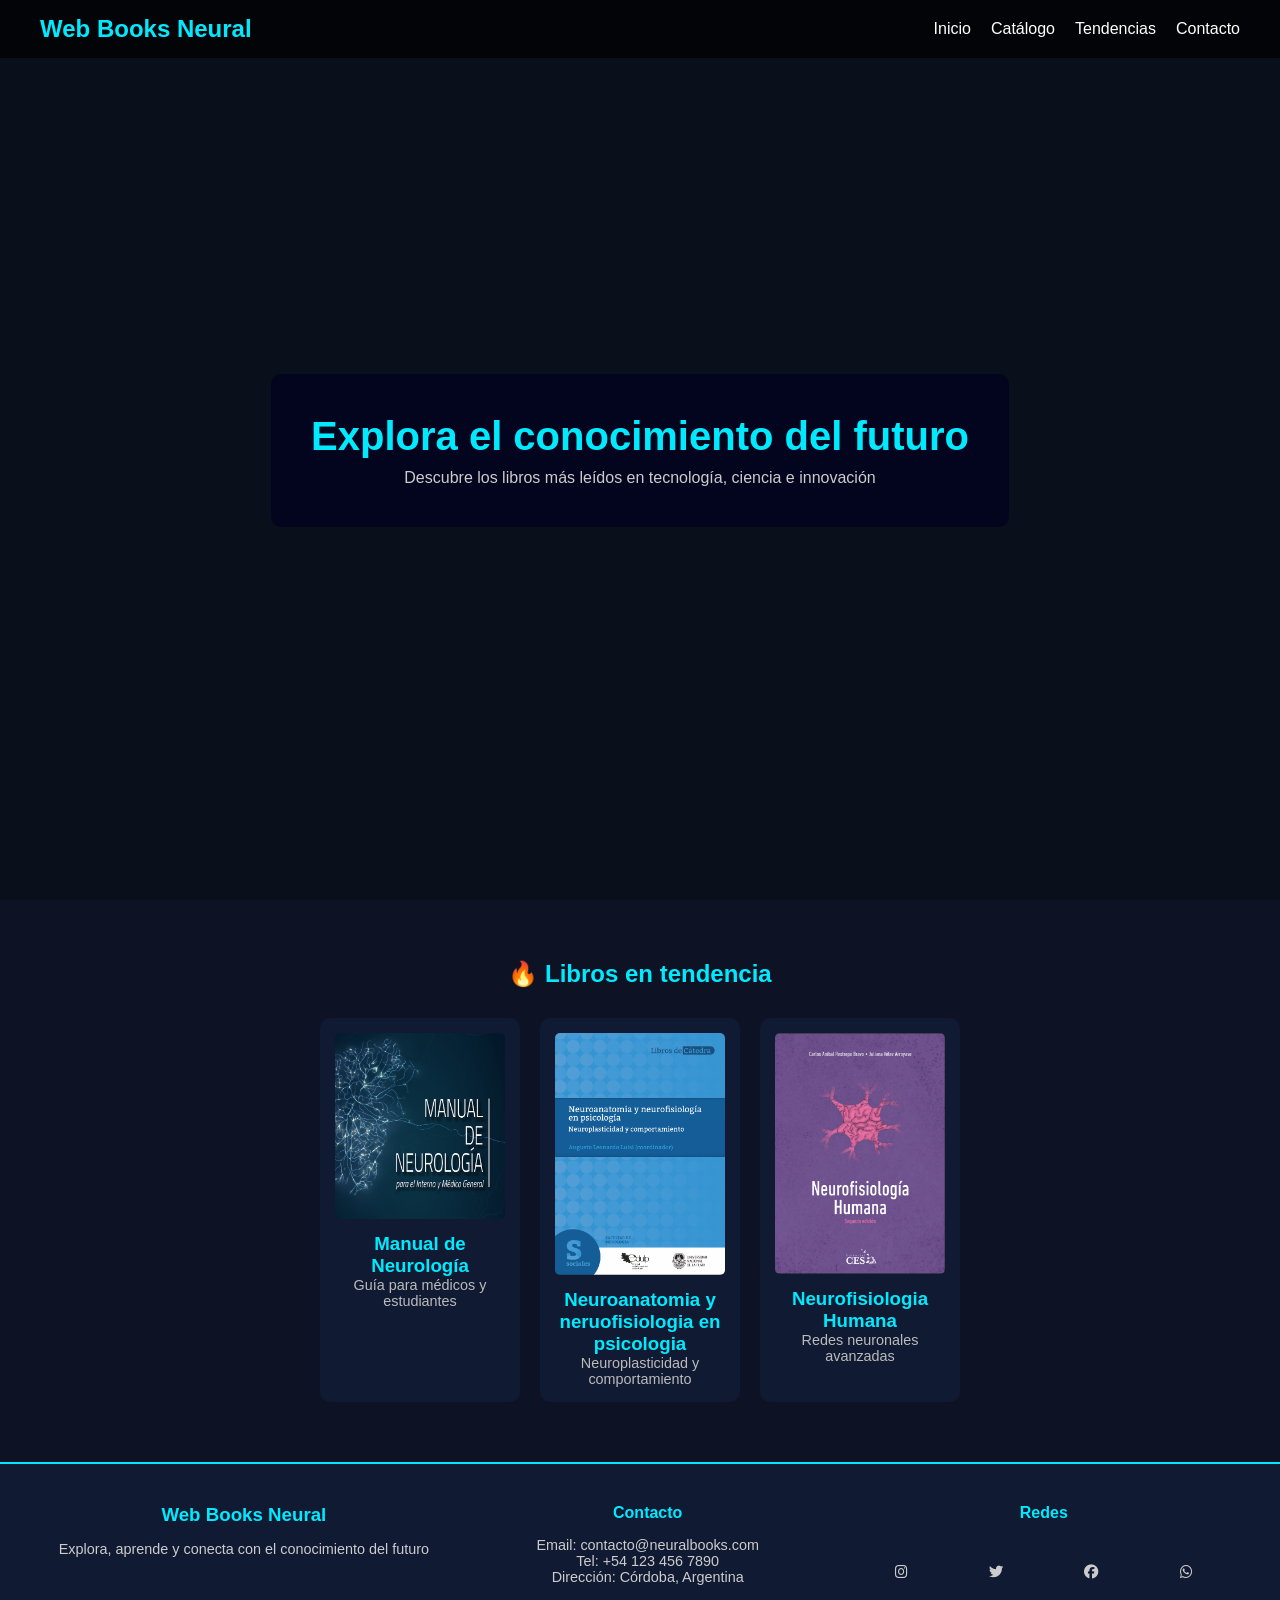
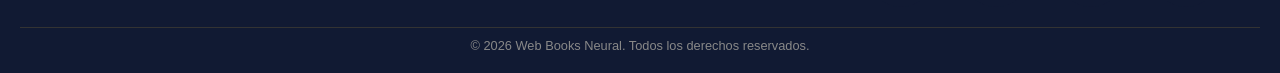
==== index.html @ c12f4e87 "Initial commit" ====
<!DOCTYPE html>
<html lang="es">
<head>
    <meta charset="UTF-8">
    <meta name="viewport" content="width=device-width, initial-scale=1.0">
    <title>Web Books Neural</title>
    <link rel="stylesheet" href="index/css/index.css">
    <link rel="stylesheet" href="https://cdnjs.cloudflare.com/ajax/libs/font-awesome/6.4.0/css/all.min.css">
</head>
<body>

    <!-- NAVBAR -->
    <header>
        <nav class="navbar">
            <h1 class="logo">Web Books Neural</h1>
            <ul class="nav-links">
                <li><a href="#inicio">Inicio</a></li>
                <li><a href="catalogo.html">Catálogo</a></li>
                <li><a href="#tendencias">Tendencias</a></li>
                <li><a href="#contacto">Contacto</a></li>
            </ul>
        </nav>
    </header>

    <!-- HERO -->
    <section id="inicio" class="hero">
        <div class="overlay">
            <h2>Explora el conocimiento del futuro</h2>
            <p>Descubre los libros más leídos en tecnología, ciencia e innovación</p>
        </div>
    </section>

    <!-- HOTLIST -->
    <section id="catalogo" class="hotlist">
        <h2>🔥 Libros en tendencia</h2>
        <div class="catalogo"></div>
    </section>

    <!-- VISOR DE LIBROS -->
    <div id="visor" class="visor oculto">
        <button onclick="cerrarVisor()">Cerrar ✖</button>
        <iframe id="frameLibro"></iframe>
    </div>

    <script src="index/js/index.js"></script>

    <!-- FOOTER -->
    <footer class="footer" id="contacto">
        <div class="footer-container">
            <div class="footer-info">
                <h3>Web Books Neural</h3>
                <p>Explora, aprende y conecta con el conocimiento del futuro</p>
            </div>
            <div class="footer-contact">
                <h4>Contacto</h4>
                <p>Email: contacto@neuralbooks.com</p>
                <p>Tel: +54 123 456 7890</p>
                <p>Dirección: Córdoba, Argentina</p>
            </div>
            <div class="footer-social">
                <h4>Redes</h4>
                <div class="social-icons">
                    <a href="https://www.instagram.com/tu_usuario" target="_blank" rel="noopener noreferrer"><i class="fab fa-instagram"></i></a>
                    <a href="https://twitter.com/tu_usuario" target="_blank" rel="noopener noreferrer"><i class="fab fa-twitter"></i></a>
                    <a href="https://www.facebook.com/tu_usuario" target="_blank" rel="noopener noreferrer"><i class="fab fa-facebook"></i></a>
                    <a href="https://wa.me/tu_numero" target="_blank" rel="noopener noreferrer"><i class="fab fa-whatsapp"></i></a>
                </div>
            </div>
        </div>
        <div class="footer-copy">
            &copy; 2026 Web Books Neural. Todos los derechos reservados.
        </div>
    </footer>

</body>
</html>
---- index/css/index.css ----
/* ================= RESET ================= */
* {
    margin: 0;
    padding: 0;
    box-sizing: border-box;
}

/* ================= BODY ================= */
body {
    font-family: 'Segoe UI', sans-serif;
    background-color: #0a0f1c;
    color: #fff;
}

/* ================= NAVBAR ================= */
.navbar {
    display: flex;
    justify-content: space-between;
    align-items: center;
    padding: 15px 40px;
    background: rgba(0, 0, 0, 0.7);
    backdrop-filter: blur(10px);
    position: fixed;
    width: 100%;
    z-index: 1000;
    flex-wrap: wrap;
}

.logo { color: #00eaff; font-weight: bold; }

.nav-links {
    list-style: none;
    display: flex;
    gap: 20px;
    flex-wrap: wrap;
}

.nav-links a {
    text-decoration: none;
    color: #fff;
    transition: 0.3s;
}

.nav-links a:hover { color: #00eaff; }

/* ================= HERO ================= */
.hero {
    height: 100vh;
    background: url('https://images.unsplash.com/photo-1535223289827-42f1e9919769') no-repeat center center/cover;
    display: flex;
    justify-content: center;
    align-items: center;
}

.overlay {
    background: rgba(0, 0, 30, 0.7);
    padding: 40px;
    border-radius: 10px;
    text-align: center;
}

.overlay h2 { font-size: 2.5rem; color: #00eaff; }
.overlay p { margin-top: 10px; color: #ccc; }

/* ================= HOTLIST ================= */
.hotlist {
    padding: 60px 40px;
    background: #0d1325;
}

.hotlist h2 {
    text-align: center;
    margin-bottom: 30px;
    color: #00eaff;
}

/* ================= CATALOGO ================= */
.catalogo {
    display: flex;
    gap: 20px;
    justify-content: center;
    flex-wrap: wrap;
}

.card {
    background: #111a33;
    border-radius: 10px;
    padding: 15px;
    width: 200px;
    text-align: center;
    transition: transform 0.3s, box-shadow 0.3s;
}

.card img { width: 100%; border-radius: 5px; }
.card h3 { margin-top: 10px; color: #00eaff; }
.card p { font-size: 0.9rem; color: #bbb; }
.card:hover { transform: translateY(-10px); box-shadow: 0 0 15px #00eaff; }

/* ================= VISOR ================= */
.visor {
    position: fixed;
    top: 0;
    left: 0;
    width: 100%;
    height: 100%;
    background: black;
    z-index: 2000;
}

.visor iframe { width: 100%; height: 90%; }
.oculto { display: none; }

/* ================= FOOTER ================= */
.footer {
    background-color: #111a33;
    color: #fff;
    padding: 40px 20px 20px 20px;
    text-align: center;
    width: 100%;
    border-top: 2px solid #00eaff;
}

.footer-container {
    display: flex;
    justify-content: space-around;
    flex-wrap: wrap;
    gap: 30px;
    margin-bottom: 20px;
}

.footer h3, .footer h4 { color: #00eaff; margin-bottom: 15px; font-weight: bold; }
.footer p, .footer a { color: #ccc; font-size: 0.9rem; text-decoration: none; transition: 0.3s; }
.footer a:hover { color: #00eaff; transform: translateY(-2px); }

.footer-copy {
    font-size: 0.8rem;
    color: #888;
    border-top: 1px solid #333;
    padding-top: 10px;
    margin-top: 20px;
}

/* ================= SOCIAL ICONS ================= */
.social-icons { display: flex; gap: 25px; justify-content: center; margin-top: 10px; }
.social-icons a {
    width: 70px;
    height: 70px;
    border-radius: 50%;
    background-color: #111a33;
    display: flex;
    align-items: center;
    justify-content: center;
    transition: transform 0.3s ease;
}
.social-icons a:hover { transform: rotate(-370deg) scale(1.2); }

/* ================= MEDIA QUERIES ================= */

/* MÓVIL */
@media (max-width: 768px) {
    .navbar {
        flex-direction: column;
        align-items: center;
        gap: 10px;
        padding: 15px 20px;
    }

    .nav-links {
        justify-content: center;
        gap: 10px;
        font-size: 0.9rem;
    }

    .hero { height: 60vh; }
    .overlay { padding: 20px; margin: 10px; }
    .overlay h2 { font-size: 1.6rem; }
    .overlay p { font-size: 0.9rem; }

    .hotlist { padding: 40px 20px; }
    .catalogo { gap: 15px; }
    .card { width: 140px; padding: 10px; }
    .card h3 { font-size: 0.9rem; }
    .card p { font-size: 0.75rem; }

    .footer-container { flex-direction: column; gap: 20px; }

    .social-icons a { width: 55px; height: 55px; }
}

/* TABLET */
@media (max-width: 1024px) {
    .navbar { padding: 15px 25px; }
    .overlay h2 { font-size: 2rem; }
    .card { width: 180px; }
}

/* ULTRAWIDE / TV */
@media (min-width: 1600px) {
    body { font-size: 20px; }
    .navbar { padding: 25px 80px; }
    .logo { font-size: 2rem; }
    .nav-links a { font-size: 1.2rem; }
    .overlay h2 { font-size: 3.5rem; }
    .overlay p { font-size: 1.4rem; }
    .hotlist { padding: 100px 120px; }
    .catalogo { gap: 40px; }
    .card { width: 260px; padding: 20px; }
    .card h3 { font-size: 1.3rem; }
    .card p { font-size: 1rem; }
}
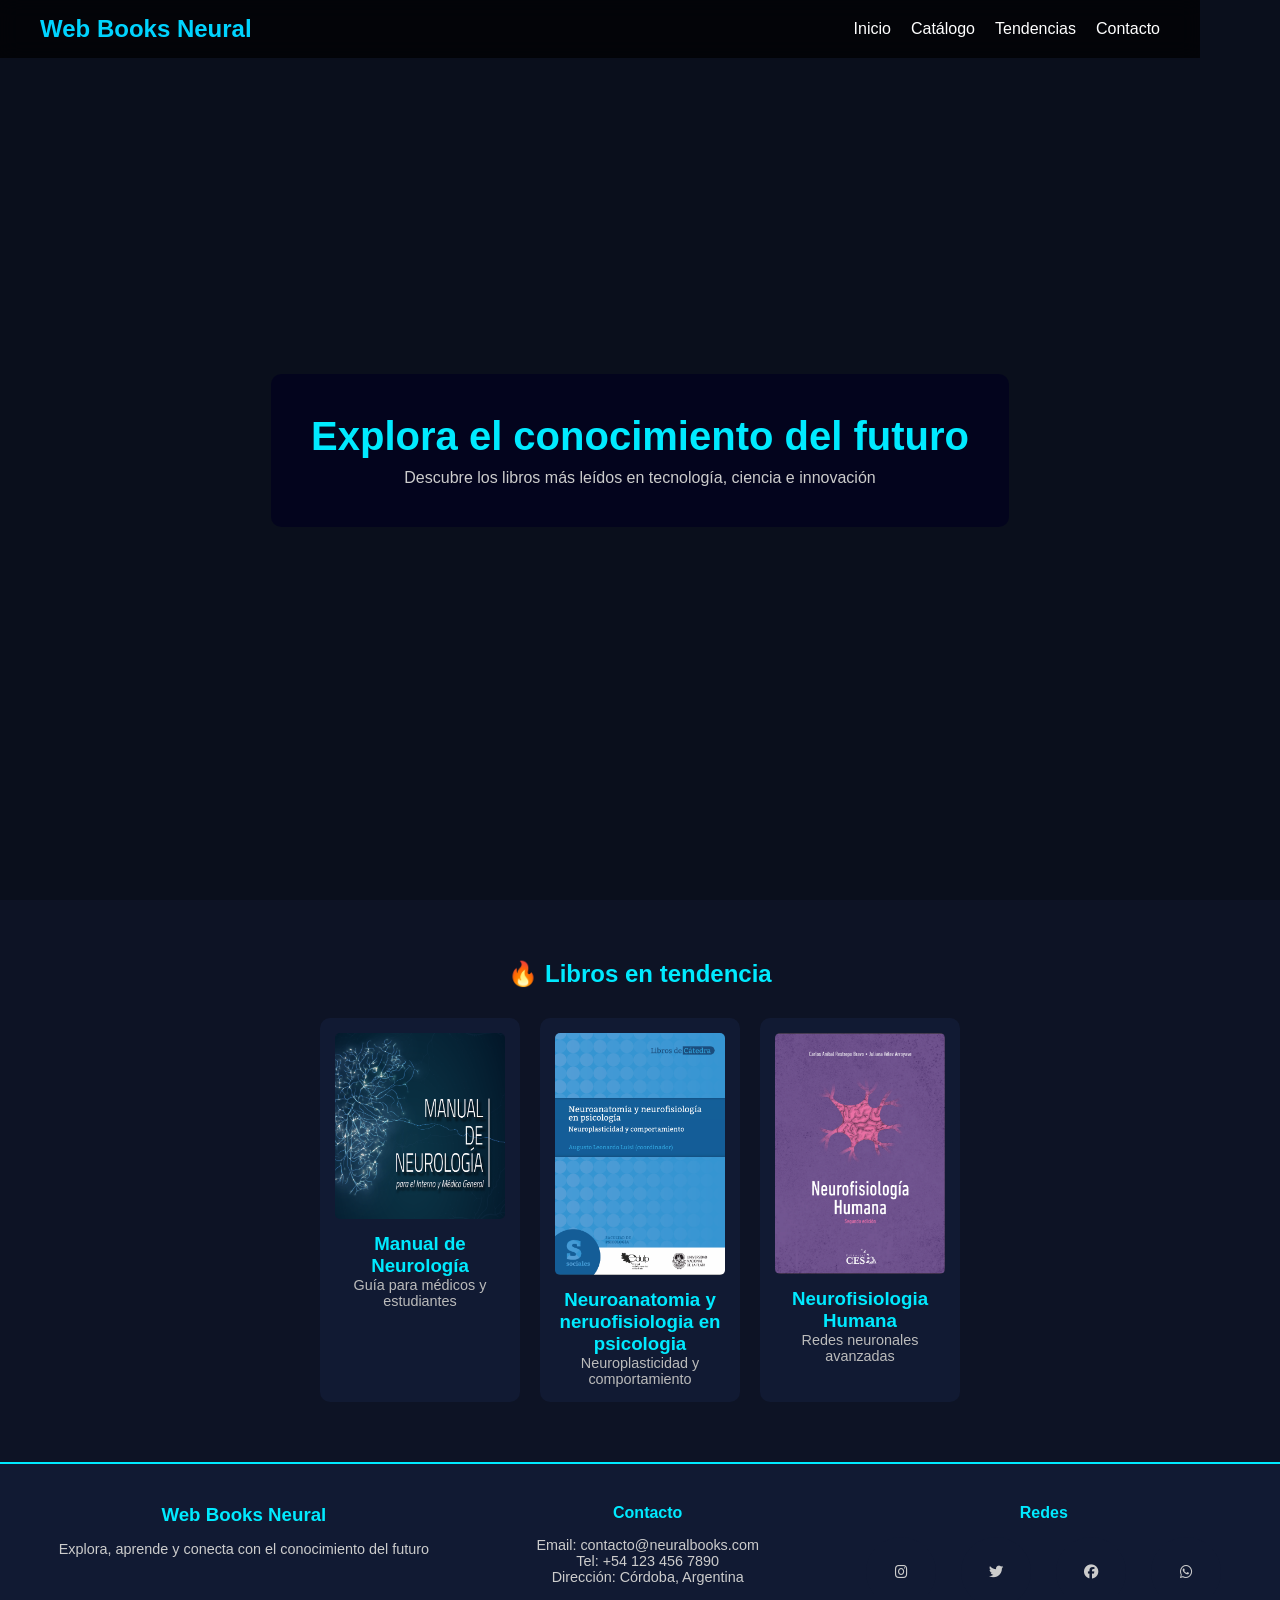
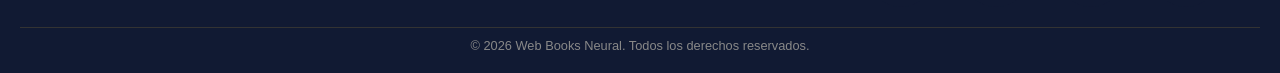
==== commit 1eb1a84a: "Initial commit" ====
--- a/index.html
+++ b/index.html
@@ -4,23 +4,11 @@
     <meta charset="UTF-8">
     <meta name="viewport" content="width=device-width, initial-scale=1.0">
     <title>Web Books Neural</title>
+    <link rel="stylesheet" href="index/css/navbar.css">
     <link rel="stylesheet" href="index/css/index.css">
     <link rel="stylesheet" href="https://cdnjs.cloudflare.com/ajax/libs/font-awesome/6.4.0/css/all.min.css">
 </head>
 <body>
-
-    <!-- NAVBAR -->
-    <header>
-        <nav class="navbar">
-            <h1 class="logo">Web Books Neural</h1>
-            <ul class="nav-links">
-                <li><a href="#inicio">Inicio</a></li>
-                <li><a href="catalogo.html">Catálogo</a></li>
-                <li><a href="#tendencias">Tendencias</a></li>
-                <li><a href="#contacto">Contacto</a></li>
-            </ul>
-        </nav>
-    </header>
 
     <!-- HERO -->
     <section id="inicio" class="hero">
@@ -41,8 +29,6 @@
         <button onclick="cerrarVisor()">Cerrar ✖</button>
         <iframe id="frameLibro"></iframe>
     </div>
-
-    <script src="index/js/index.js"></script>
 
     <!-- FOOTER -->
     <footer class="footer" id="contacto">
@@ -72,5 +58,8 @@
         </div>
     </footer>
 
+    <script src="index/js/navbar.js"></script>
+    <script src="index/js/index.js"></script>
+
 </body>
 </html>
--- a/index/css/navbar.css
+++ b/index/css/navbar.css
@@ -0,0 +1,136 @@
+/* NAVBAR ESTILOS */
+header {
+  width: 100%;
+  top: 0;
+  z-index: 1000;
+  background: #1a1a2e;
+  box-shadow: 0 2px 10px rgba(0, 0, 0, 0.3);
+}
+
+.navbar {
+  display: flex;
+  justify-content: space-between;
+  align-items: center;
+  padding: 1rem 2rem;
+  max-width: 1200px;
+  margin: 0 auto;
+  width: 100%;
+}
+
+.navbar .logo a {
+  font-size: 1.5rem;
+  font-weight: bold;
+  color: #00d4ff;
+  text-decoration: none;
+  transition: 0.3s ease;
+  display: block;
+}
+
+.navbar .logo a:hover {
+  color: #00ff88;
+  text-shadow: 0 0 10px #00ff88;
+}
+
+.nav-links {
+  display: flex;
+  list-style: none;
+  gap: 2rem;
+  margin: 0;
+  padding: 0;
+}
+
+.nav-links a {
+  color: #ffffff;
+  text-decoration: none;
+  font-weight: 500;
+  transition: 0.3s ease;
+  position: relative;
+}
+
+.nav-links a:hover {
+  color: #00ff88;
+}
+
+.nav-links a::after {
+  content: '';
+  position: absolute;
+  bottom: -5px;
+  left: 0;
+  width: 0;
+  height: 2px;
+  background: #00ff88;
+  transition: width 0.3s ease;
+}
+
+.nav-links a:hover::after {
+  width: 100%;
+}
+
+/* HAMBURGER MENU */
+.hamburger {
+  display: none;
+  flex-direction: column;
+  cursor: pointer;
+  gap: 5px;
+}
+
+.hamburger span {
+  width: 25px;
+  height: 3px;
+  background: #00d4ff;
+  border-radius: 2px;
+  transition: 0.3s ease;
+}
+
+.hamburger.active span:nth-child(1) {
+  transform: rotate(45deg) translate(8px, 8px);
+}
+
+.hamburger.active span:nth-child(2) {
+  opacity: 0;
+}
+
+.hamburger.active span:nth-child(3) {
+  transform: rotate(-45deg) translate(7px, -7px);
+}
+
+/* RESPONSIVE */
+@media (max-width: 768px) {
+  .hamburger {
+    display: flex;
+  }
+  
+  .navbar {
+    padding: 1rem 1.5rem;
+  }
+  
+  .nav-links {
+    position: absolute;
+    top: 70px;
+    left: -100%;
+    flex-direction: column;
+    background: #0f0f1e;
+    width: 100%;
+    text-align: center;
+    transition: 0.3s ease;
+    gap: 0;
+    padding: 2rem 0;
+  }
+  
+  .nav-links.active {
+    left: 0;
+  }
+  
+  .nav-links li {
+    padding: 1rem 0;
+    border-bottom: 1px solid #333;
+  }
+  
+  .nav-links a::after {
+    display: none;
+  }
+  
+  .navbar .logo a {
+    font-size: 1.2rem;
+  }
+}
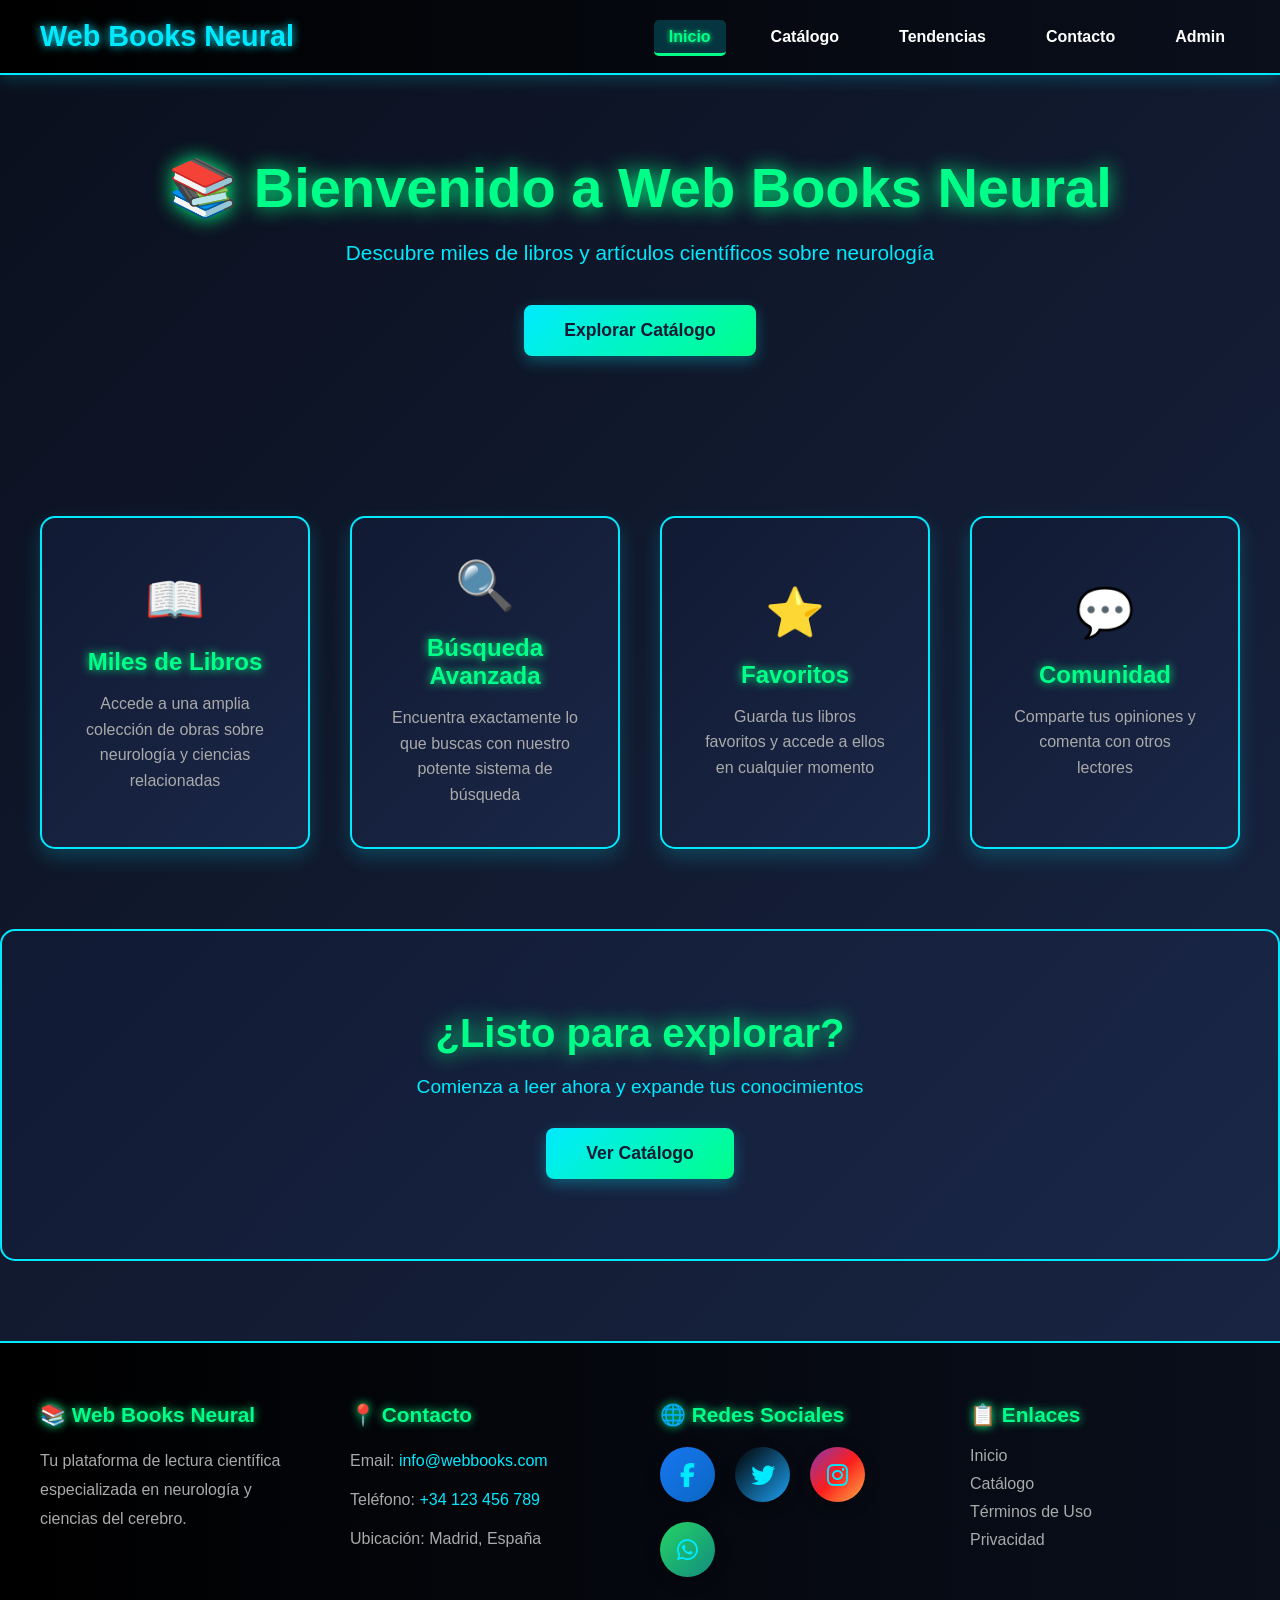
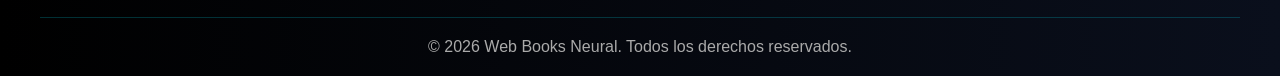
==== commit 04838ad6: "Initial commit" ====
--- a/index.html
+++ b/index.html
@@ -3,63 +3,56 @@
 <head>
     <meta charset="UTF-8">
     <meta name="viewport" content="width=device-width, initial-scale=1.0">
-    <title>Web Books Neural</title>
+    <title>Inicio - Web Books Neural</title>
     <link rel="stylesheet" href="index/css/navbar.css">
+    <link rel="stylesheet" href="index/css/footer.css">
     <link rel="stylesheet" href="index/css/index.css">
+    <!-- Font Awesome para iconos de redes sociales -->
     <link rel="stylesheet" href="https://cdnjs.cloudflare.com/ajax/libs/font-awesome/6.4.0/css/all.min.css">
 </head>
 <body>
+    <!-- La navbar se carga aquí dinámicamente -->
 
-    <!-- HERO -->
-    <section id="inicio" class="hero">
-        <div class="overlay">
-            <h2>Explora el conocimiento del futuro</h2>
-            <p>Descubre los libros más leídos en tecnología, ciencia e innovación</p>
+    <section class="hero">
+        <div class="hero-content">
+            <h1>📚 Bienvenido a Web Books Neural</h1>
+            <p>Descubre miles de libros y artículos científicos sobre neurología</p>
+            <a href="catalogo.html" class="btn-cta">Explorar Catálogo</a>
         </div>
     </section>
 
-    <!-- HOTLIST -->
-    <section id="catalogo" class="hotlist">
-        <h2>🔥 Libros en tendencia</h2>
-        <div class="catalogo"></div>
+    <section class="features">
+        <a href="catalogo.html" class="feature-card">
+            <div class="feature-icon">📖</div>
+            <h3>Miles de Libros</h3>
+            <p>Accede a una amplia colección de obras sobre neurología y ciencias relacionadas</p>
+        </a>
+        <a href="catalogo.html" class="feature-card">
+            <div class="feature-icon">🔍</div>
+            <h3>Búsqueda Avanzada</h3>
+            <p>Encuentra exactamente lo que buscas con nuestro potente sistema de búsqueda</p>
+        </a>
+        <a href="catalogo.html" class="feature-card">
+            <div class="feature-icon">⭐</div>
+            <h3>Favoritos</h3>
+            <p>Guarda tus libros favoritos y accede a ellos en cualquier momento</p>
+        </a>
+        <a href="proximamente.html" class="feature-card">
+            <div class="feature-icon">💬</div>
+            <h3>Comunidad</h3>
+            <p>Comparte tus opiniones y comenta con otros lectores</p>
+        </a>
     </section>
 
-    <!-- VISOR DE LIBROS -->
-    <div id="visor" class="visor oculto">
-        <button onclick="cerrarVisor()">Cerrar ✖</button>
-        <iframe id="frameLibro"></iframe>
-    </div>
+    <section class="cta-section">
+        <h2>¿Listo para explorar?</h2>
+        <p>Comienza a leer ahora y expande tus conocimientos</p>
+        <a href="catalogo.html" class="btn-cta-secondary">Ver Catálogo</a>
+    </section>
 
-    <!-- FOOTER -->
-    <footer class="footer" id="contacto">
-        <div class="footer-container">
-            <div class="footer-info">
-                <h3>Web Books Neural</h3>
-                <p>Explora, aprende y conecta con el conocimiento del futuro</p>
-            </div>
-            <div class="footer-contact">
-                <h4>Contacto</h4>
-                <p>Email: contacto@neuralbooks.com</p>
-                <p>Tel: +54 123 456 7890</p>
-                <p>Dirección: Córdoba, Argentina</p>
-            </div>
-            <div class="footer-social">
-                <h4>Redes</h4>
-                <div class="social-icons">
-                    <a href="https://www.instagram.com/tu_usuario" target="_blank" rel="noopener noreferrer"><i class="fab fa-instagram"></i></a>
-                    <a href="https://twitter.com/tu_usuario" target="_blank" rel="noopener noreferrer"><i class="fab fa-twitter"></i></a>
-                    <a href="https://www.facebook.com/tu_usuario" target="_blank" rel="noopener noreferrer"><i class="fab fa-facebook"></i></a>
-                    <a href="https://wa.me/tu_numero" target="_blank" rel="noopener noreferrer"><i class="fab fa-whatsapp"></i></a>
-                </div>
-            </div>
-        </div>
-        <div class="footer-copy">
-            &copy; 2026 Web Books Neural. Todos los derechos reservados.
-        </div>
-    </footer>
+    <!-- El footer se carga aquí dinámicamente -->
 
     <script src="index/js/navbar.js"></script>
-    <script src="index/js/index.js"></script>
-
+    <script src="index/js/footer.js"></script>
 </body>
 </html>
--- a/index/css/navbar.css
+++ b/index/css/navbar.css
@@ -1,136 +1,130 @@
-/* NAVBAR ESTILOS */
-header {
-  width: 100%;
-  top: 0;
-  z-index: 1000;
-  background: #1a1a2e;
-  box-shadow: 0 2px 10px rgba(0, 0, 0, 0.3);
+* {
+    margin: 0;
+    padding: 0;
+    box-sizing: border-box;
 }
 
-.navbar {
-  display: flex;
-  justify-content: space-between;
-  align-items: center;
-  padding: 1rem 2rem;
-  max-width: 1200px;
-  margin: 0 auto;
-  width: 100%;
+html, body {
+    margin: 0;
+    padding: 0;
 }
 
-.navbar .logo a {
-  font-size: 1.5rem;
-  font-weight: bold;
-  color: #00d4ff;
-  text-decoration: none;
-  transition: 0.3s ease;
-  display: block;
+body {
+    font-family: 'Segoe UI', Tahoma, Geneva, Verdana, sans-serif;
+    background: linear-gradient(135deg, #0a0f1c 0%, #1a2747 100%);
+    color: #fff;
+    min-height: 100vh;
+    padding-top: 0;
 }
 
-.navbar .logo a:hover {
-  color: #00ff88;
-  text-shadow: 0 0 10px #00ff88;
+/* NAVBAR */
+.navbar {
+    background: linear-gradient(90deg, #000 0%, #0a0f1c 100%);
+    padding: 20px 0;
+    border-bottom: 2px solid #00eaff;
+    box-shadow: 0 4px 15px rgba(0, 234, 255, 0.2);
+    position: sticky;
+    top: 0;
+    z-index: 1000;
+}
+
+.nav-container {
+    max-width: 1400px;
+    margin: 0 auto;
+    padding: 0 40px;
+    display: flex;
+    justify-content: space-between;
+    align-items: center;
+}
+
+.logo {
+    color: #00eaff;
+    font-size: 1.8rem;
+    font-weight: bold;
+    text-shadow: 0 0 10px #00eaff;
+    cursor: pointer;
+}
+
+.logo:hover {
+    color: #00ff88;
+    text-shadow: 0 0 10px #00ff88;
+    transition: 0.3s;
 }
 
 .nav-links {
-  display: flex;
-  list-style: none;
-  gap: 2rem;
-  margin: 0;
-  padding: 0;
+    display: flex;
+    list-style: none;
+    gap: 30px;
 }
 
 .nav-links a {
-  color: #ffffff;
-  text-decoration: none;
-  font-weight: 500;
-  transition: 0.3s ease;
-  position: relative;
+    color: #fff;
+    text-decoration: none;
+    font-weight: 600;
+    padding: 8px 15px;
+    border-radius: 5px;
+    transition: 0.3s;
+    position: relative;
 }
 
 .nav-links a:hover {
-  color: #00ff88;
+    background: rgba(0, 234, 255, 0.2);
+    color: #00ff88;
+    text-shadow: 0 0 5px #00ff88;
 }
 
-.nav-links a::after {
-  content: '';
-  position: absolute;
-  bottom: -5px;
-  left: 0;
-  width: 0;
-  height: 2px;
-  background: #00ff88;
-  transition: width 0.3s ease;
+.nav-links a.active {
+    background: rgba(0, 234, 255, 0.2);
+    color: #00ff88;
+    text-shadow: 0 0 5px #00ff88;
+    border-bottom: 3px solid #00ff88;
 }
 
-.nav-links a:hover::after {
-  width: 100%;
+@media (max-width: 768px) {
+    .nav-container {
+        flex-direction: column;
+        gap: 15px;
+        padding: 0 20px;
+    }
+
+    .nav-links {
+        flex-wrap: wrap;
+        justify-content: center;
+        gap: 15px;
+    }
+
+    .logo {
+        font-size: 1.3rem;
+    }
+
+    .nav-links a {
+        padding: 6px 12px;
+        font-size: 0.95rem;
+    }
 }
 
-/* HAMBURGER MENU */
-.hamburger {
-  display: none;
-  flex-direction: column;
-  cursor: pointer;
-  gap: 5px;
+@media (max-width: 480px) {
+    .nav-container {
+        gap: 10px;
+        padding: 0 15px;
+    }
+
+    .nav-links {
+        gap: 10px;
+    }
+
+    .logo {
+        font-size: 1.1rem;
+    }
+
+    .nav-links a {
+        padding: 5px 8px;
+        font-size: 0.85rem;
+    }
 }
-
-.hamburger span {
-  width: 25px;
-  height: 3px;
-  background: #00d4ff;
-  border-radius: 2px;
-  transition: 0.3s ease;
+html {
+    scroll-behavior: smooth;
 }
-
-.hamburger.active span:nth-child(1) {
-  transform: rotate(45deg) translate(8px, 8px);
-}
-
-.hamburger.active span:nth-child(2) {
-  opacity: 0;
-}
-
-.hamburger.active span:nth-child(3) {
-  transform: rotate(-45deg) translate(7px, -7px);
-}
-
-/* RESPONSIVE */
-@media (max-width: 768px) {
-  .hamburger {
-    display: flex;
-  }
-  
-  .navbar {
-    padding: 1rem 1.5rem;
-  }
-  
-  .nav-links {
-    position: absolute;
-    top: 70px;
-    left: -100%;
-    flex-direction: column;
-    background: #0f0f1e;
-    width: 100%;
-    text-align: center;
-    transition: 0.3s ease;
-    gap: 0;
-    padding: 2rem 0;
-  }
-  
-  .nav-links.active {
-    left: 0;
-  }
-  
-  .nav-links li {
-    padding: 1rem 0;
-    border-bottom: 1px solid #333;
-  }
-  
-  .nav-links a::after {
-    display: none;
-  }
-  
-  .navbar .logo a {
-    font-size: 1.2rem;
-  }
+* {
+    scroll-behavior: smooth;
 }
--- a/index/css/footer.css
+++ b/index/css/footer.css
@@ -0,0 +1,167 @@
+/* FOOTER */
+.footer {
+    background: linear-gradient(90deg, #000 0%, #0a0f1c 100%);
+    border-top: 2px solid #00eaff;
+    padding: 60px 40px 20px 40px;
+    margin-top: 80px;
+}
+
+.footer-container {
+    max-width: 1400px;
+    margin: 0 auto;
+    display: grid;
+    grid-template-columns: repeat(auto-fit, minmax(250px, 1fr));
+    gap: 40px;
+    margin-bottom: 40px;
+}
+
+.footer-section h3 {
+    color: #00ff88;
+    font-size: 1.3rem;
+    margin-bottom: 20px;
+    text-shadow: 0 0 10px #00ff88;
+}
+
+.footer-section p {
+    color: #aaa;
+    line-height: 1.8;
+    margin-bottom: 10px;
+}
+
+.footer-section a {
+    color: #00eaff;
+    text-decoration: none;
+    transition: 0.3s;
+}
+
+.footer-section a:hover {
+    color: #00ff88;
+    text-shadow: 0 0 5px #00ff88;
+}
+
+/* REDES SOCIALES */
+.social-links {
+    display: flex;
+    gap: 20px;
+    flex-wrap: wrap;
+}
+
+.social-icon {
+    display: inline-flex;
+    align-items: center;
+    justify-content: center;
+    width: 55px;
+    height: 55px;
+    border-radius: 50%;
+    font-size: 1.5rem;
+    transition: 0.3s;
+    text-decoration: none;
+    color: white;
+    box-shadow: 0 4px 15px rgba(0, 0, 0, 0.3);
+}
+
+/* Facebook */
+.social-icon.facebook {
+    background: linear-gradient(135deg, #1877f2, #0a66c2);
+}
+
+.social-icon.facebook:hover {
+    transform: translateY(-8px) scale(1.1);
+    box-shadow: 0 8px 25px rgba(24, 119, 242, 0.4);
+}
+
+/* Twitter */
+.social-icon.twitter {
+    background: linear-gradient(135deg, #000000, #1da1f2);
+}
+
+.social-icon.twitter:hover {
+    transform: translateY(-8px) scale(1.1);
+    box-shadow: 0 8px 25px rgba(29, 161, 242, 0.4);
+}
+
+/* Instagram */
+.social-icon.instagram {
+    background: linear-gradient(135deg, #833ab4, #fd1d1d, #fcaf45);
+}
+
+.social-icon.instagram:hover {
+    transform: translateY(-8px) scale(1.1);
+    box-shadow: 0 8px 25px rgba(253, 29, 29, 0.4);
+}
+
+/* WhatsApp */
+.social-icon.whatsapp {
+    background: linear-gradient(135deg, #25d366, #128c7e);
+}
+
+.social-icon.whatsapp:hover {
+    transform: translateY(-8px) scale(1.1);
+    box-shadow: 0 8px 25px rgba(37, 211, 102, 0.4);
+}
+
+.footer-links {
+    list-style: none;
+}
+
+.footer-links li {
+    margin-bottom: 10px;
+}
+
+.footer-links a {
+    color: #aaa;
+    transition: 0.3s;
+}
+
+.footer-links a:hover {
+    color: #00ff88;
+}
+
+.footer-bottom {
+    max-width: 1400px;
+    margin: 0 auto;
+    padding-top: 20px;
+    border-top: 1px solid rgba(0, 234, 255, 0.2);
+    text-align: center;
+    color: #aaa;
+}
+
+@media (max-width: 768px) {
+    .footer {
+        padding: 40px 20px 20px 20px;
+    }
+
+    .footer-container {
+        gap: 30px;
+    }
+
+    .social-links {
+        justify-content: center;
+    }
+
+    .social-icon {
+        width: 50px;
+        height: 50px;
+        font-size: 1.3rem;
+    }
+}
+
+@media (max-width: 480px) {
+    .footer {
+        padding: 30px 15px 15px 15px;
+    }
+
+    .footer-section h3 {
+        font-size: 1.1rem;
+    }
+
+    .social-icon {
+        width: 45px;
+        height: 45px;
+        font-size: 1.1rem;
+    }
+
+    .social-links {
+        gap: 15px;
+    }
+}
--- a/index/css/index.css
+++ b/index/css/index.css
@@ -1,210 +1,179 @@
-/* ================= RESET ================= */
-* {
-    margin: 0;
-    padding: 0;
-    box-sizing: border-box;
-}
-
-/* ================= BODY ================= */
-body {
-    font-family: 'Segoe UI', sans-serif;
-    background-color: #0a0f1c;
-    color: #fff;
-}
-
-/* ================= NAVBAR ================= */
-.navbar {
-    display: flex;
-    justify-content: space-between;
-    align-items: center;
-    padding: 15px 40px;
-    background: rgba(0, 0, 0, 0.7);
-    backdrop-filter: blur(10px);
-    position: fixed;
-    width: 100%;
-    z-index: 1000;
-    flex-wrap: wrap;
-}
-
-.logo { color: #00eaff; font-weight: bold; }
-
-.nav-links {
-    list-style: none;
-    display: flex;
-    gap: 20px;
-    flex-wrap: wrap;
-}
-
-.nav-links a {
-    text-decoration: none;
-    color: #fff;
-    transition: 0.3s;
-}
-
-.nav-links a:hover { color: #00eaff; }
-
-/* ================= HERO ================= */
 .hero {
-    height: 100vh;
-    background: url('https://images.unsplash.com/photo-1535223289827-42f1e9919769') no-repeat center center/cover;
-    display: flex;
-    justify-content: center;
-    align-items: center;
-}
-
-.overlay {
-    background: rgba(0, 0, 30, 0.7);
-    padding: 40px;
-    border-radius: 10px;
+    max-width: 1400px;
+    margin: 0 auto;
+    padding: 80px 40px;
     text-align: center;
 }
 
-.overlay h2 { font-size: 2.5rem; color: #00eaff; }
-.overlay p { margin-top: 10px; color: #ccc; }
-
-/* ================= HOTLIST ================= */
-.hotlist {
-    padding: 60px 40px;
-    background: #0d1325;
+.hero-content h1 {
+    font-size: 3.5rem;
+    color: #00ff88;
+    margin-bottom: 20px;
+    text-shadow: 0 0 20px #00ff88;
 }
 
-.hotlist h2 {
-    text-align: center;
-    margin-bottom: 30px;
+.hero-content p {
+    font-size: 1.3rem;
     color: #00eaff;
+    margin-bottom: 40px;
 }
 
-/* ================= CATALOGO ================= */
-.catalogo {
-    display: flex;
-    gap: 20px;
-    justify-content: center;
-    flex-wrap: wrap;
+.btn-cta {
+    display: inline-block;
+    padding: 15px 40px;
+    background: linear-gradient(135deg, #00eaff, #00ff88);
+    color: #111a33;
+    text-decoration: none;
+    border-radius: 8px;
+    font-weight: bold;
+    font-size: 1.1rem;
+    transition: 0.3s;
+    box-shadow: 0 5px 15px rgba(0, 234, 255, 0.3);
 }
 
-.card {
-    background: #111a33;
-    border-radius: 10px;
-    padding: 15px;
-    width: 200px;
-    text-align: center;
-    transition: transform 0.3s, box-shadow 0.3s;
+.btn-cta:hover {
+    transform: translateY(-3px);
+    box-shadow: 0 8px 25px rgba(0, 234, 255, 0.5);
 }
 
-.card img { width: 100%; border-radius: 5px; }
-.card h3 { margin-top: 10px; color: #00eaff; }
-.card p { font-size: 0.9rem; color: #bbb; }
-.card:hover { transform: translateY(-10px); box-shadow: 0 0 15px #00eaff; }
-
-/* ================= VISOR ================= */
-.visor {
-    position: fixed;
-    top: 0;
-    left: 0;
-    width: 100%;
-    height: 100%;
-    background: black;
-    z-index: 2000;
+.features {
+    max-width: 1400px;
+    margin: 0 auto;
+    padding: 80px 40px;
+    display: grid;
+    grid-template-columns: repeat(auto-fit, minmax(250px, 1fr));
+    gap: 40px;
 }
 
-.visor iframe { width: 100%; height: 90%; }
-.oculto { display: none; }
-
-/* ================= FOOTER ================= */
-.footer {
-    background-color: #111a33;
-    color: #fff;
-    padding: 40px 20px 20px 20px;
+.feature-card {
+    background: linear-gradient(135deg, #111a33 0%, #1a2747 100%);
+    padding: 40px;
+    border-radius: 15px;
+    border: 2px solid #00eaff;
     text-align: center;
-    width: 100%;
-    border-top: 2px solid #00eaff;
+    transition: 0.4s;
+    box-shadow: 0 8px 20px rgba(0, 234, 255, 0.2);
+    text-decoration: none;
+    display: flex;
+    flex-direction: column;
+    justify-content: center;
+    cursor: pointer;
 }
 
-.footer-container {
-    display: flex;
-    justify-content: space-around;
-    flex-wrap: wrap;
-    gap: 30px;
+.feature-card:hover {
+    transform: translateY(-10px);
+    border-color: #00ff88;
+    box-shadow: 0 15px 40px rgba(0, 255, 136, 0.3);
+}
+
+.feature-icon {
+    font-size: 3rem;
     margin-bottom: 20px;
 }
 
-.footer h3, .footer h4 { color: #00eaff; margin-bottom: 15px; font-weight: bold; }
-.footer p, .footer a { color: #ccc; font-size: 0.9rem; text-decoration: none; transition: 0.3s; }
-.footer a:hover { color: #00eaff; transform: translateY(-2px); }
-
-.footer-copy {
-    font-size: 0.8rem;
-    color: #888;
-    border-top: 1px solid #333;
-    padding-top: 10px;
-    margin-top: 20px;
+.feature-card h3 {
+    color: #00ff88;
+    font-size: 1.5rem;
+    margin-bottom: 15px;
+    text-shadow: 0 0 10px #00ff88;
 }
 
-/* ================= SOCIAL ICONS ================= */
-.social-icons { display: flex; gap: 25px; justify-content: center; margin-top: 10px; }
-.social-icons a {
-    width: 70px;
-    height: 70px;
-    border-radius: 50%;
-    background-color: #111a33;
-    display: flex;
-    align-items: center;
-    justify-content: center;
-    transition: transform 0.3s ease;
+.feature-card p {
+    color: #aaa;
+    line-height: 1.6;
 }
-.social-icons a:hover { transform: rotate(-370deg) scale(1.2); }
 
-/* ================= MEDIA QUERIES ================= */
+.cta-section {
+    max-width: 1400px;
+    margin: 0 auto;
+    padding: 80px 40px;
+    text-align: center;
+    background: linear-gradient(135deg, #111a33 0%, #1a2747 100%);
+    border-radius: 15px;
+    border: 2px solid #00eaff;
+    margin-bottom: 40px;
+}
 
-/* MÓVIL */
+.cta-section h2 {
+    color: #00ff88;
+    font-size: 2.5rem;
+    margin-bottom: 20px;
+    text-shadow: 0 0 20px #00ff88;
+}
+
+.cta-section p {
+    color: #00eaff;
+    font-size: 1.2rem;
+    margin-bottom: 30px;
+}
+
+.btn-cta-secondary {
+    display: inline-block;
+    padding: 15px 40px;
+    background: linear-gradient(135deg, #00eaff, #00ff88);
+    color: #111a33;
+    text-decoration: none;
+    border-radius: 8px;
+    font-weight: bold;
+    font-size: 1.1rem;
+    transition: 0.3s;
+    box-shadow: 0 5px 15px rgba(0, 234, 255, 0.3);
+}
+
+.btn-cta-secondary:hover {
+    transform: translateY(-3px);
+    box-shadow: 0 8px 25px rgba(0, 234, 255, 0.5);
+}
+
 @media (max-width: 768px) {
-    .navbar {
-        flex-direction: column;
-        align-items: center;
-        gap: 10px;
-        padding: 15px 20px;
+    .hero {
+        padding: 40px 20px;
     }
 
-    .nav-links {
-        justify-content: center;
-        gap: 10px;
-        font-size: 0.9rem;
+    .hero-content h1 {
+        font-size: 2.5rem;
     }
 
-    .hero { height: 60vh; }
-    .overlay { padding: 20px; margin: 10px; }
-    .overlay h2 { font-size: 1.6rem; }
-    .overlay p { font-size: 0.9rem; }
+    .hero-content p {
+        font-size: 1.1rem;
+    }
 
-    .hotlist { padding: 40px 20px; }
-    .catalogo { gap: 15px; }
-    .card { width: 140px; padding: 10px; }
-    .card h3 { font-size: 0.9rem; }
-    .card p { font-size: 0.75rem; }
+    .features {
+        padding: 40px 20px;
+    }
 
-    .footer-container { flex-direction: column; gap: 20px; }
+    .cta-section {
+        padding: 40px 20px;
+        margin-bottom: 20px;
+    }
 
-    .social-icons a { width: 55px; height: 55px; }
+    .cta-section h2 {
+        font-size: 2rem;
+    }
 }
 
-/* TABLET */
-@media (max-width: 1024px) {
-    .navbar { padding: 15px 25px; }
-    .overlay h2 { font-size: 2rem; }
-    .card { width: 180px; }
-}
+@media (max-width: 480px) {
+    .hero-content h1 {
+        font-size: 2rem;
+    }
 
-/* ULTRAWIDE / TV */
-@media (min-width: 1600px) {
-    body { font-size: 20px; }
-    .navbar { padding: 25px 80px; }
-    .logo { font-size: 2rem; }
-    .nav-links a { font-size: 1.2rem; }
-    .overlay h2 { font-size: 3.5rem; }
-    .overlay p { font-size: 1.4rem; }
-    .hotlist { padding: 100px 120px; }
-    .catalogo { gap: 40px; }
-    .card { width: 260px; padding: 20px; }
-    .card h3 { font-size: 1.3rem; }
-    .card p { font-size: 1rem; }
+    .hero-content p {
+        font-size: 1rem;
+    }
+
+    .feature-card {
+        padding: 20px;
+    }
+
+    .feature-icon {
+        font-size: 2.5rem;
+    }
+
+    .feature-card h3 {
+        font-size: 1.2rem;
+    }
+
+    .cta-section h2 {
+        font-size: 1.5rem;
+    }
 }
